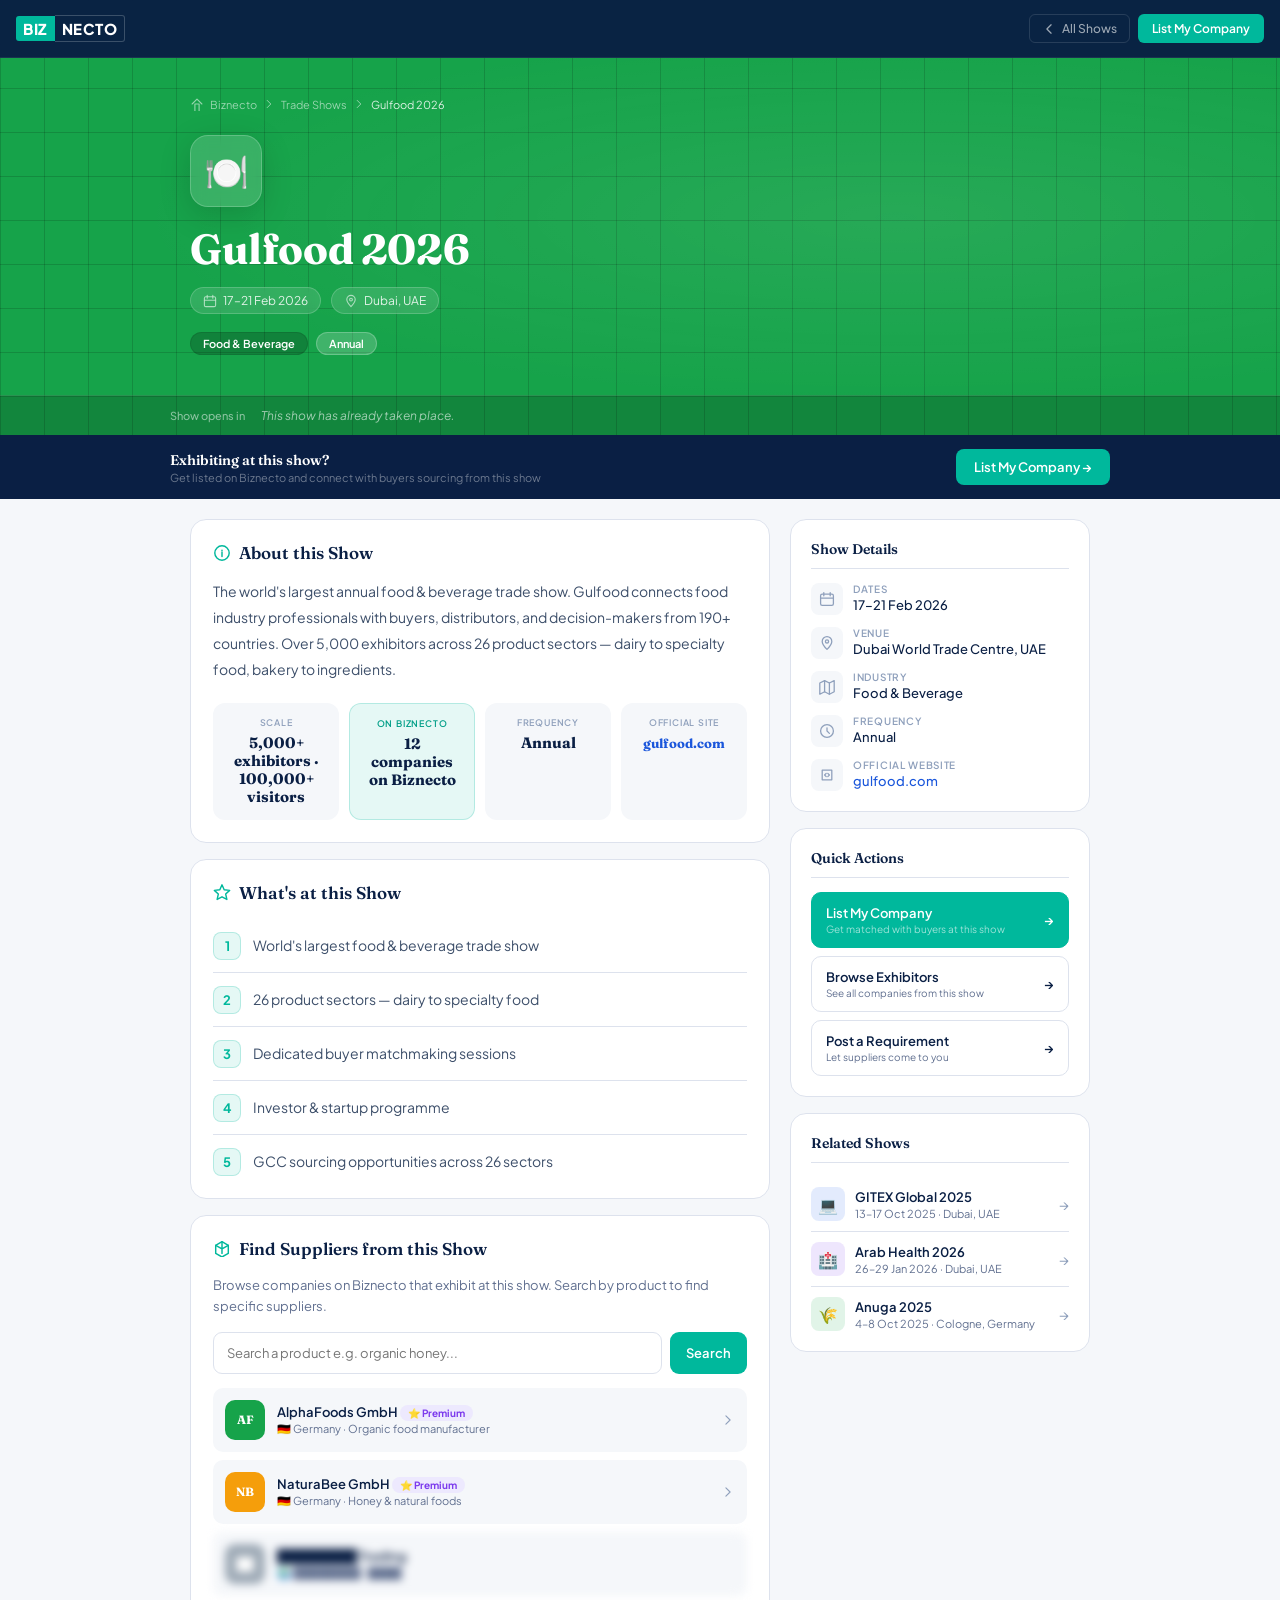
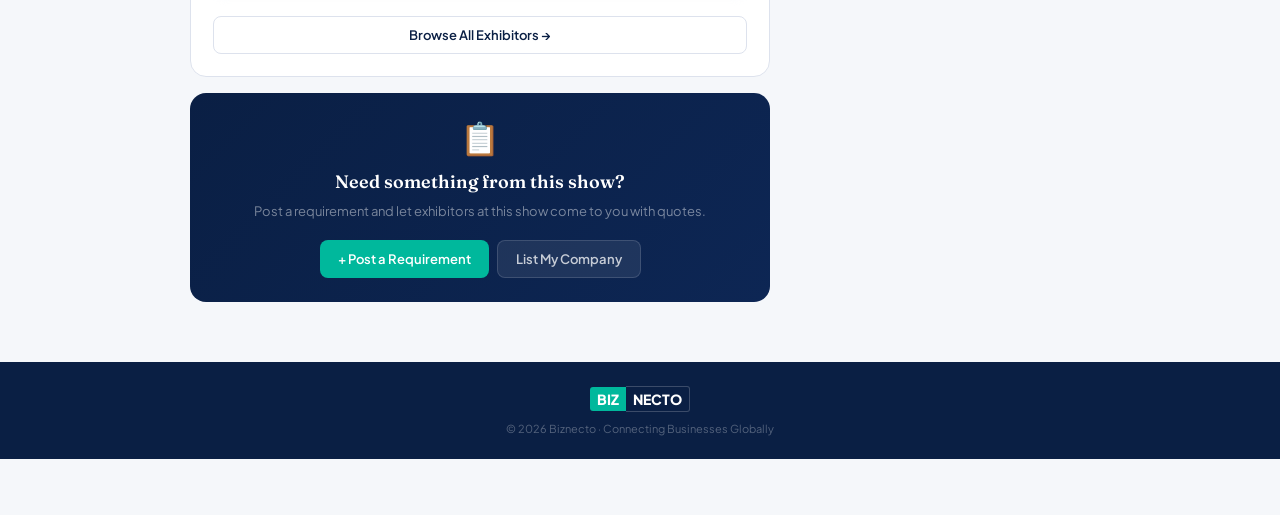
==== show.html @ 319e9190 "feat: dedicated exhibition pages with premium design and page transitions" ====
<!DOCTYPE html>
<html lang="en">
<head>
<meta charset="UTF-8"/>
<meta name="viewport" content="width=device-width, initial-scale=1.0, maximum-scale=1.0"/>
<title>Exhibition Detail — Biznecto</title>
<meta name="description" content="Explore exhibition details, find suppliers, and post requirements on Biznecto."/>
<link rel="preconnect" href="https://fonts.googleapis.com"/>
<link rel="preconnect" href="https://fonts.gstatic.com" crossorigin/>
<link href="https://fonts.googleapis.com/css2?family=Plus+Jakarta+Sans:ital,wght@0,300;0,400;0,500;0,600;0,700;1,400&family=Fraunces:ital,opsz,wght@0,9..144,300;0,9..144,600;0,9..144,700;1,9..144,400&display=swap" rel="stylesheet"/>
<style>
/* ─── TOKENS ─── */
:root{
  --ink:#0a1f44;--ink2:#0d2654;--ink3:#1a3a6b;
  --teal:#00b89c;--teal-d:#009e87;--teal-gl:rgba(0,184,156,0.10);--teal-br:rgba(0,184,156,0.22);
  --amber:#f59e0b;--coral:#ef4444;--blue:#1a56db;--purple:#7c3aed;--green:#16a34a;
  --white:#fff;--sand:#f5f7fa;--sand2:#eaecf2;
  --border:#dde2ed;--border2:#c6cedd;
  --body:#3d4f6a;--muted:#617090;--hint:#8fa0bc;
  --fh:'Fraunces',Georgia,serif;--fb:'Plus Jakarta Sans',system-ui,sans-serif;
  --r:8px;--rm:14px;--rl:20px;--rx:28px;
  --sh:0 2px 12px rgba(10,31,68,0.08);--shh:0 12px 40px rgba(10,31,68,0.13);
  --show-color:#16a34a;
}
*{margin:0;padding:0;box-sizing:border-box;-webkit-tap-highlight-color:transparent;}
html{scroll-behavior:smooth;}
body{font-family:var(--fb);color:var(--body);background:#f5f7fa;overflow-x:hidden;-webkit-font-smoothing:antialiased;}

/* ─── PAGE TRANSITION OVERLAY ─── */
#page-transition{
  position:fixed;inset:0;z-index:9999;
  background:var(--ink);
  display:flex;align-items:center;justify-content:center;
  pointer-events:none;
  opacity:0;
  transition:opacity 0.3s cubic-bezier(0.4,0,0.2,1);
}
#page-transition.visible{opacity:1;pointer-events:all;}
.pt-logo{
  display:inline-flex;align-items:center;gap:0;
  opacity:0;transform:scale(0.9);
  transition:all 0.3s cubic-bezier(0.34,1.56,0.64,1) 0.1s;
}
#page-transition.visible .pt-logo{opacity:1;transform:scale(1);}
.pt-biz{background:var(--teal);color:#fff;padding:6px 12px;font-family:var(--fb);font-weight:900;font-size:22px;letter-spacing:.5px;border-radius:4px 0 0 4px;line-height:1.4;}
.pt-necto{color:#fff;font-family:var(--fb);font-weight:800;font-size:22px;letter-spacing:.5px;padding:6px 10px;border:2px solid rgba(255,255,255,0.25);border-left:none;border-radius:0 4px 4px 0;line-height:1.4;}

/* ─── BODY FADE IN ─── */
body{animation:bodyFadeIn 0.4s ease both;}
@keyframes bodyFadeIn{from{opacity:0;transform:translateY(8px)}to{opacity:1;transform:none}}

/* ─── TOP NAV ─── */
.top-nav{
  position:fixed;top:0;left:0;right:0;z-index:300;height:58px;
  background:rgba(10,31,68,0.97);backdrop-filter:blur(18px);
  border-bottom:1px solid rgba(255,255,255,0.07);
  display:flex;align-items:center;justify-content:space-between;padding:0 16px;
}
.tn-logo{font-family:var(--fb);font-weight:800;font-size:18px;color:#fff;text-decoration:none;cursor:pointer;letter-spacing:.5px;text-transform:uppercase;display:inline-flex;align-items:center;gap:0;}
.tn-logo .biz{background:var(--teal);color:#fff;padding:3px 7px;border-radius:3px 0 0 3px;font-size:15px;}
.tn-logo .necto{border:1.5px solid rgba(255,255,255,0.2);border-left:none;padding:3px 7px;border-radius:0 3px 3px 0;font-size:15px;}
.tn-back{display:inline-flex;align-items:center;gap:6px;color:rgba(255,255,255,0.6);font-size:12px;font-weight:500;cursor:pointer;padding:6px 12px;border-radius:6px;border:1px solid rgba(255,255,255,0.12);transition:all .15s;background:transparent;font-family:var(--fb);}
.tn-back:hover{color:#fff;border-color:rgba(255,255,255,0.3);background:rgba(255,255,255,0.06);}
.tn-right{display:flex;align-items:center;gap:8px;}
.tn-cta{font-size:12px;font-weight:600;color:#fff;background:var(--teal);padding:7px 14px;border-radius:6px;cursor:pointer;font-family:var(--fb);border:none;transition:background .15s;white-space:nowrap;}
.tn-cta:hover{background:var(--teal-d);}

/* ─── HERO ─── */
.show-hero{
  padding-top:58px;
  background:var(--show-color);
  position:relative;
  overflow:hidden;
  min-height:300px;
}
.hero-pattern{
  position:absolute;inset:0;
  background-image:
    radial-gradient(ellipse at 70% 50%, rgba(255,255,255,0.07) 0%, transparent 60%),
    linear-gradient(rgba(0,0,0,0.15) 1px, transparent 1px),
    linear-gradient(90deg, rgba(0,0,0,0.15) 1px, transparent 1px);
  background-size:100% 100%, 44px 44px, 44px 44px;
  pointer-events:none;
}
.hero-inner{max-width:940px;margin:0 auto;padding:36px 20px 40px;position:relative;z-index:2;}
.hero-breadcrumb{
  display:inline-flex;align-items:center;gap:6px;
  font-size:11px;color:rgba(255,255,255,0.55);
  margin-bottom:24px;
}
.hero-breadcrumb span{color:rgba(255,255,255,0.85);}
.hero-icon-wrap{
  width:72px;height:72px;border-radius:18px;
  background:rgba(255,255,255,0.15);
  backdrop-filter:blur(8px);
  border:1.5px solid rgba(255,255,255,0.2);
  display:flex;align-items:center;justify-content:center;
  font-size:36px;margin-bottom:18px;
  box-shadow:0 8px 32px rgba(0,0,0,0.15);
}
.hero-name{
  font-family:var(--fh);font-weight:700;
  font-size:clamp(26px,5vw,42px);
  color:#fff;margin-bottom:14px;
  letter-spacing:-.4px;line-height:1.15;
}
.hero-meta-row{display:flex;flex-wrap:wrap;gap:10px;margin-bottom:18px;}
.hero-meta-chip{
  display:inline-flex;align-items:center;gap:6px;
  font-size:12px;color:rgba(255,255,255,0.85);
  background:rgba(255,255,255,0.12);
  border:1px solid rgba(255,255,255,0.18);
  padding:5px 12px;border-radius:100px;
  backdrop-filter:blur(4px);
}
.hero-meta-chip svg{flex-shrink:0;opacity:0.7;}
.hero-badges{display:flex;gap:8px;flex-wrap:wrap;}
.hero-badge{
  font-size:11px;font-weight:600;
  padding:4px 12px;border-radius:100px;
  background:rgba(255,255,255,0.18);
  color:#fff;
  border:1px solid rgba(255,255,255,0.22);
}
.hero-badge.industry{background:rgba(0,0,0,0.2);border-color:rgba(0,0,0,0.1);}

/* ─── COUNTDOWN ─── */
.countdown-bar{
  background:rgba(0,0,0,0.18);
  border-top:1px solid rgba(255,255,255,0.1);
  padding:12px 20px;
  position:relative;z-index:2;
}
.countdown-inner{max-width:940px;margin:0 auto;display:flex;align-items:center;gap:16px;flex-wrap:wrap;}
.countdown-label{font-size:11px;color:rgba(255,255,255,0.5);font-weight:500;}
.countdown-units{display:flex;gap:12px;}
.cu{text-align:center;}
.cu-val{font-family:var(--fh);font-weight:700;font-size:22px;color:#fff;line-height:1;}
.cu-lbl{font-size:9px;color:rgba(255,255,255,0.4);text-transform:uppercase;letter-spacing:.8px;margin-top:2px;}
.countdown-sep{font-size:20px;color:rgba(255,255,255,0.3);font-weight:300;margin-top:-4px;}
.countdown-past{font-size:12px;color:rgba(255,255,255,0.6);font-style:italic;}

/* ─── EXHIBITING CTA STRIP ─── */
.exhibiting-strip{
  background:var(--ink);
  padding:14px 20px;
  display:flex;align-items:center;justify-content:space-between;gap:12px;flex-wrap:wrap;
}
.exhibiting-strip-inner{max-width:940px;margin:0 auto;width:100%;display:flex;align-items:center;justify-content:space-between;gap:12px;flex-wrap:wrap;}
.es-text .es-title{font-family:var(--fh);font-weight:600;font-size:14px;color:#fff;margin-bottom:2px;}
.es-text .es-sub{font-size:11px;color:rgba(255,255,255,0.4);}

/* ─── MAIN LAYOUT ─── */
.show-main{max-width:940px;margin:0 auto;padding:20px 20px 60px;display:grid;grid-template-columns:1fr;gap:16px;}
@media(min-width:768px){.show-main{grid-template-columns:1fr 300px;gap:20px;}}

/* ─── CARDS ─── */
.sc{background:#fff;border:1px solid var(--border);border-radius:16px;padding:22px;margin-bottom:16px;}
.sc:last-child{margin-bottom:0;}
.sc-title{font-family:var(--fh);font-weight:600;font-size:17px;color:var(--ink);margin-bottom:16px;display:flex;align-items:center;gap:8px;}
.sc-title svg{color:var(--teal);}

/* ─── STATS GRID ─── */
.stats-grid{display:grid;grid-template-columns:repeat(2,1fr);gap:10px;}
@media(min-width:480px){.stats-grid{grid-template-columns:repeat(4,1fr);}}
.stat-box{border-radius:12px;padding:14px;text-align:center;}
.stat-box.light{background:var(--sand);}
.stat-box.accent{background:var(--teal-gl);border:1px solid var(--teal-br);}
.stat-lbl{font-size:9px;font-weight:600;text-transform:uppercase;letter-spacing:.8px;color:var(--hint);margin-bottom:6px;}
.stat-box.accent .stat-lbl{color:var(--teal-d);}
.stat-val{font-family:var(--fh);font-weight:700;font-size:15px;color:var(--ink);line-height:1.2;}

/* ─── HIGHLIGHTS ─── */
.highlight-list{display:flex;flex-direction:column;gap:0;}
.hl-item{
  display:flex;align-items:flex-start;gap:12px;
  padding:12px 0;
  border-bottom:1px solid var(--border);
}
.hl-item:last-child{border-bottom:none;padding-bottom:0;}
.hl-dot{
  width:28px;height:28px;border-radius:8px;
  background:var(--teal-gl);border:1px solid var(--teal-br);
  display:flex;align-items:center;justify-content:center;
  color:var(--teal);flex-shrink:0;margin-top:1px;
  font-size:13px;font-weight:700;
}
.hl-text{font-size:14px;color:var(--body);line-height:1.55;padding-top:4px;}

/* ─── SUPPLIER SECTION ─── */
.supplier-search-row{display:flex;gap:8px;margin-bottom:14px;}
.supplier-search-row input{flex:1;border:1.5px solid var(--border);border-radius:9px;padding:10px 13px;font-family:var(--fb);font-size:13px;color:var(--ink);outline:none;min-height:42px;transition:border-color .15s;}
.supplier-search-row input:focus{border-color:var(--teal);}
.supplier-search-row button{background:var(--teal);color:#fff;border:none;padding:0 16px;border-radius:9px;font-size:13px;font-weight:600;cursor:pointer;font-family:var(--fb);min-height:42px;white-space:nowrap;transition:background .15s;}
.supplier-search-row button:hover{background:var(--teal-d);}
.supplier-card{
  display:flex;align-items:center;gap:12px;
  padding:12px;background:var(--sand);border-radius:10px;
  margin-bottom:8px;transition:all .15s;cursor:pointer;
}
.supplier-card:hover{background:var(--sand2);}
.supplier-avatar{
  width:40px;height:40px;border-radius:10px;
  display:flex;align-items:center;justify-content:center;
  font-family:var(--fh);font-weight:700;font-size:12px;color:#fff;flex-shrink:0;
}
.supplier-info{flex:1;min-width:0;}
.supplier-name{font-size:13px;font-weight:600;color:var(--ink);margin-bottom:2px;}
.supplier-meta{font-size:11px;color:var(--muted);}
.supplier-card-locked{filter:blur(4px);user-select:none;pointer-events:none;}
.badge-prem{background:#ede9fe;color:#7c3aed;font-size:10px;font-weight:700;padding:2px 8px;border-radius:100px;}
.badge-pro{background:#dbeafe;color:#1a56db;font-size:10px;font-weight:700;padding:2px 8px;border-radius:100px;}
.badge-free{background:var(--sand2);color:var(--hint);font-size:10px;font-weight:600;padding:2px 8px;border-radius:100px;}

/* ─── REQUIREMENT CTA ─── */
.req-cta{
  background:linear-gradient(135deg, var(--ink), var(--ink2));
  border-radius:16px;padding:24px;text-align:center;
}
.req-cta-icon{font-size:32px;margin-bottom:12px;}
.req-cta h3{font-family:var(--fh);font-weight:600;font-size:18px;color:#fff;margin-bottom:8px;}
.req-cta p{font-size:13px;color:rgba(255,255,255,0.45);margin-bottom:18px;line-height:1.65;}
.req-cta-btns{display:flex;gap:8px;justify-content:center;flex-wrap:wrap;}

/* ─── SIDEBAR ─── */
.sidebar{display:flex;flex-direction:column;gap:16px;}
.sb-card{background:#fff;border:1px solid var(--border);border-radius:16px;padding:20px;}
.sb-card-title{font-family:var(--fh);font-weight:600;font-size:14px;color:var(--ink);margin-bottom:14px;padding-bottom:10px;border-bottom:1px solid var(--border);}
.sb-row{display:flex;align-items:flex-start;gap:10px;margin-bottom:12px;}
.sb-row:last-child{margin-bottom:0;}
.sb-icon{width:32px;height:32px;border-radius:8px;background:var(--sand);display:flex;align-items:center;justify-content:center;color:var(--hint);flex-shrink:0;}
.sb-text{flex:1;min-width:0;}
.sb-lbl{font-size:10px;font-weight:600;text-transform:uppercase;letter-spacing:.7px;color:var(--hint);margin-bottom:2px;}
.sb-val{font-size:13px;font-weight:500;color:var(--ink);word-break:break-word;}
.sb-val a{color:var(--blue);text-decoration:none;}
.sb-val a:hover{text-decoration:underline;}
.sb-action-btn{
  display:flex;align-items:center;justify-content:space-between;
  padding:12px 14px;border-radius:10px;border:1.5px solid var(--border);
  background:#fff;cursor:pointer;font-family:var(--fb);
  font-size:13px;font-weight:600;color:var(--ink);
  margin-bottom:8px;transition:all .15s;width:100%;text-align:left;
}
.sb-action-btn:hover{border-color:var(--teal);background:var(--teal-gl);}
.sb-action-btn:last-child{margin-bottom:0;}
.sb-action-btn.primary{background:var(--teal);border-color:var(--teal);color:#fff;}
.sb-action-btn.primary:hover{background:var(--teal-d);}
.sb-action-btn .lbl{display:flex;flex-direction:column;gap:2px;}
.sb-action-btn .lbl small{font-size:10px;font-weight:400;color:rgba(255,255,255,0.6);}
.sb-action-btn.primary .lbl small{color:rgba(255,255,255,0.6);}
.sb-action-btn:not(.primary) .lbl small{color:var(--muted);}

/* related shows */
.related-show{display:flex;align-items:center;gap:10px;padding:10px 0;border-bottom:1px solid var(--border);cursor:pointer;transition:all .15s;}
.related-show:last-child{border-bottom:none;padding-bottom:0;}
.related-show:hover .rs-name{color:var(--teal);}
.rs-icon{width:34px;height:34px;border-radius:8px;display:flex;align-items:center;justify-content:center;font-size:16px;flex-shrink:0;}
.rs-name{font-size:13px;font-weight:600;color:var(--ink);margin-bottom:2px;transition:color .15s;}
.rs-meta{font-size:11px;color:var(--muted);}
.rs-arr{color:var(--hint);margin-left:auto;font-size:14px;}

/* ─── BUTTONS ─── */
.btn{font-family:var(--fb);font-size:13px;font-weight:600;padding:10px 18px;border-radius:8px;cursor:pointer;border:none;transition:all .15s;display:inline-flex;align-items:center;gap:6px;}
.btn-teal{background:var(--teal);color:#fff;}
.btn-teal:hover{background:var(--teal-d);}
.btn-outline{background:transparent;color:var(--ink);border:1.5px solid var(--border);}
.btn-outline:hover{border-color:var(--ink);}
.btn-ghost{background:rgba(255,255,255,0.08);color:rgba(255,255,255,0.75);border:1px solid rgba(255,255,255,0.14);}
.btn-ghost:hover{background:rgba(255,255,255,0.14);}

/* ─── FOOTER ─── */
.show-footer{
  background:var(--ink);
  padding:24px 20px;
  text-align:center;
}
.footer-inner{max-width:940px;margin:0 auto;}
.footer-logo{display:inline-flex;align-items:center;gap:0;margin-bottom:10px;}
.footer-logo .biz{background:var(--teal);color:#fff;padding:3px 7px;border-radius:3px 0 0 3px;font-family:var(--fb);font-weight:900;font-size:14px;}
.footer-logo .necto{border:1.5px solid rgba(255,255,255,0.2);border-left:none;padding:3px 7px;border-radius:0 3px 3px 0;font-family:var(--fb);font-weight:800;font-size:14px;color:#fff;}
.footer-copy{font-size:11px;color:rgba(255,255,255,0.3);}

/* ─── TOAST ─── */
.toast{position:fixed;bottom:24px;left:50%;transform:translateX(-50%) translateY(80px);background:var(--ink);color:#fff;font-size:13px;font-weight:500;padding:11px 20px;border-radius:10px;z-index:1000;opacity:0;transition:all .3s cubic-bezier(.4,0,.2,1);white-space:nowrap;font-family:var(--fb);}
.toast.show{opacity:1;transform:translateX(-50%) translateY(0);}

/* ─── RESPONSIVE ─── */
@media(max-width:767px){
  .sidebar{display:none;}
  .mobile-sidebar{display:block;}
}
@media(min-width:768px){
  .mobile-sidebar{display:none;}
  .sidebar{display:flex;}
}
</style>
</head>
<body>

<!-- Page Transition Overlay -->
<div id="page-transition">
  <div class="pt-logo">
    <span class="pt-biz">BIZ</span>
    <span class="pt-necto">NECTO</span>
  </div>
</div>

<!-- TOP NAV -->
<nav class="top-nav">
  <a class="tn-logo" href="javascript:void(0)" onclick="navigateTo('index.html')">
    <span class="biz">BIZ</span><span class="necto">NECTO</span>
  </a>
  <div class="tn-right">
    <button class="tn-back" onclick="navigateTo('index.html#tradeshows')">
      <svg xmlns="http://www.w3.org/2000/svg" viewBox="0 0 20 20" width="14" height="14" stroke="currentColor" stroke-width="1.8" stroke-linecap="round" stroke-linejoin="round" fill="none"><path d="M13 4l-6 6 6 6"/></svg>
      All Shows
    </button>
    <button class="tn-cta" onclick="showToast('Opening registration...')">List My Company</button>
  </div>
</nav>

<!-- HERO -->
<section class="show-hero" id="showHero">
  <div class="hero-pattern"></div>
  <div class="hero-inner">
    <div class="hero-breadcrumb">
      <svg xmlns="http://www.w3.org/2000/svg" viewBox="0 0 20 20" width="14" height="14" stroke="currentColor" stroke-width="1.6" stroke-linecap="round" stroke-linejoin="round" fill="none"><path d="M3 10l7-7 7 7"/><path d="M7 20V10h6v10"/></svg>
      Biznecto
      <svg xmlns="http://www.w3.org/2000/svg" viewBox="0 0 20 20" width="12" height="12" stroke="currentColor" stroke-width="1.6" stroke-linecap="round" stroke-linejoin="round" fill="none"><path d="M7 4l6 6-6 6"/></svg>
      Trade Shows
      <svg xmlns="http://www.w3.org/2000/svg" viewBox="0 0 20 20" width="12" height="12" stroke="currentColor" stroke-width="1.6" stroke-linecap="round" stroke-linejoin="round" fill="none"><path d="M7 4l6 6-6 6"/></svg>
      <span id="heroShowName">Loading...</span>
    </div>
    <div class="hero-icon-wrap">
      <span id="heroEmoji" style="font-size:36px;">🍽️</span>
    </div>
    <h1 class="hero-name" id="heroTitle">Loading Exhibition...</h1>
    <div class="hero-meta-row">
      <div class="hero-meta-chip" id="heroDate">
        <svg xmlns="http://www.w3.org/2000/svg" viewBox="0 0 20 20" width="14" height="14" stroke="currentColor" stroke-width="1.6" stroke-linecap="round" stroke-linejoin="round" fill="none"><rect x="2" y="4" width="16" height="14" rx="2"/><path d="M6 2v4M14 2v4M2 9h16"/></svg>
        <span id="heroDateText"></span>
      </div>
      <div class="hero-meta-chip" id="heroLoc">
        <svg xmlns="http://www.w3.org/2000/svg" viewBox="0 0 20 20" width="14" height="14" stroke="currentColor" stroke-width="1.6" stroke-linecap="round" stroke-linejoin="round" fill="none"><path d="M10 2a6 6 0 00-6 6c0 4 6 10 6 10s6-6 6-10a6 6 0 00-6-6z"/><circle cx="10" cy="8" r="2"/></svg>
        <span id="heroLocText"></span>
      </div>
    </div>
    <div class="hero-badges">
      <span class="hero-badge industry" id="heroBadgeIndustry"></span>
      <span class="hero-badge" id="heroBadgeFreq"></span>
    </div>
  </div>
  <div class="countdown-bar">
    <div class="countdown-inner">
      <span class="countdown-label">Show opens in</span>
      <div class="countdown-units" id="countdownUnits">
        <div class="cu"><div class="cu-val" id="cdDays">--</div><div class="cu-lbl">Days</div></div>
        <div class="countdown-sep">:</div>
        <div class="cu"><div class="cu-val" id="cdHours">--</div><div class="cu-lbl">Hrs</div></div>
        <div class="countdown-sep">:</div>
        <div class="cu"><div class="cu-val" id="cdMins">--</div><div class="cu-lbl">Min</div></div>
        <div class="countdown-sep">:</div>
        <div class="cu"><div class="cu-val" id="cdSecs">--</div><div class="cu-lbl">Sec</div></div>
      </div>
      <span class="countdown-past" id="countdownPast" style="display:none;"></span>
    </div>
  </div>
</section>

<!-- EXHIBITING STRIP -->
<div class="exhibiting-strip">
  <div class="exhibiting-strip-inner">
    <div class="es-text">
      <div class="es-title">Exhibiting at this show?</div>
      <div class="es-sub">Get listed on Biznecto and connect with buyers sourcing from this show</div>
    </div>
    <button class="btn btn-teal" onclick="showToast('Opening registration...')">List My Company →</button>
  </div>
</div>

<!-- MAIN CONTENT -->
<div class="show-main">
  <!-- LEFT / MAIN COLUMN -->
  <div class="main-col">

    <!-- About -->
    <div class="sc">
      <div class="sc-title">
        <svg xmlns="http://www.w3.org/2000/svg" viewBox="0 0 20 20" width="18" height="18" stroke="currentColor" stroke-width="1.6" stroke-linecap="round" stroke-linejoin="round" fill="none"><circle cx="10" cy="10" r="8"/><path d="M10 9v5M10 7v.5"/></svg>
        About this Show
      </div>
      <p id="showDesc" style="font-size:14px;color:var(--body);line-height:1.85;margin-bottom:20px;"></p>
      <!-- Stats -->
      <div class="stats-grid">
        <div class="stat-box light">
          <div class="stat-lbl">Scale</div>
          <div class="stat-val" id="statSize"></div>
        </div>
        <div class="stat-box accent">
          <div class="stat-lbl">On Biznecto</div>
          <div class="stat-val" id="statSuppliers"></div>
        </div>
        <div class="stat-box light">
          <div class="stat-lbl">Frequency</div>
          <div class="stat-val" id="statFreq"></div>
        </div>
        <div class="stat-box light">
          <div class="stat-lbl">Official Site</div>
          <div class="stat-val"><a id="statWebsite" href="#" target="_blank" style="color:var(--blue);text-decoration:none;font-size:13px;"></a></div>
        </div>
      </div>
    </div>

    <!-- Highlights -->
    <div class="sc">
      <div class="sc-title">
        <svg xmlns="http://www.w3.org/2000/svg" viewBox="0 0 20 20" width="18" height="18" stroke="currentColor" stroke-width="1.6" stroke-linecap="round" stroke-linejoin="round" fill="none"><polygon points="10,2 12.4,7.5 18.5,8.2 14.1,12.3 15.4,18.3 10,15.3 4.6,18.3 5.9,12.3 1.5,8.2 7.6,7.5"/></svg>
        What's at this Show
      </div>
      <div class="highlight-list" id="highlightList"></div>
    </div>

    <!-- Suppliers -->
    <div class="sc">
      <div class="sc-title">
        <svg xmlns="http://www.w3.org/2000/svg" viewBox="0 0 20 20" width="18" height="18" stroke="currentColor" stroke-width="1.6" stroke-linecap="round" stroke-linejoin="round" fill="none"><path d="M3 7l7-4 7 4v9l-7 4-7-4V7z"/><path d="M10 3v13M3 7l7 4 7-4"/></svg>
        Find Suppliers from this Show
      </div>
      <p style="font-size:13px;color:var(--muted);margin-bottom:14px;line-height:1.65;">Browse companies on Biznecto that exhibit at this show. Search by product to find specific suppliers.</p>
      <div class="supplier-search-row">
        <input type="text" id="supplierSearch" placeholder="Search a product e.g. organic honey..." />
        <button onclick="handleSupplierSearch()">Search</button>
      </div>
      <!-- Supplier Cards -->
      <div class="supplier-card" onclick="showToast('Viewing AlphaFoods GmbH...')">
        <div class="supplier-avatar" style="background:#16a34a;">AF</div>
        <div class="supplier-info">
          <div class="supplier-name">AlphaFoods GmbH <span class="badge-prem">⭐ Premium</span></div>
          <div class="supplier-meta">🇩🇪 Germany · Organic food manufacturer</div>
        </div>
        <svg xmlns="http://www.w3.org/2000/svg" viewBox="0 0 20 20" width="14" height="14" stroke="var(--hint)" stroke-width="1.6" stroke-linecap="round" stroke-linejoin="round" fill="none"><path d="M7 4l6 6-6 6"/></svg>
      </div>
      <div class="supplier-card" onclick="showToast('Viewing NaturaBee GmbH...')">
        <div class="supplier-avatar" style="background:#f59e0b;">NB</div>
        <div class="supplier-info">
          <div class="supplier-name">NaturaBee GmbH <span class="badge-prem">⭐ Premium</span></div>
          <div class="supplier-meta">🇩🇪 Germany · Honey &amp; natural foods</div>
        </div>
        <svg xmlns="http://www.w3.org/2000/svg" viewBox="0 0 20 20" width="14" height="14" stroke="var(--hint)" stroke-width="1.6" stroke-linecap="round" stroke-linejoin="round" fill="none"><path d="M7 4l6 6-6 6"/></svg>
      </div>
      <div class="supplier-card supplier-card-locked">
        <div class="supplier-avatar" style="background:#9eaab6;">██</div>
        <div class="supplier-info">
          <div class="supplier-name">████████ Trading</div>
          <div class="supplier-meta">🌍 ████████ · ████</div>
        </div>
      </div>
      <button class="btn btn-outline" style="width:100%;margin-top:12px;justify-content:center;" onclick="navigateTo('index.html#directory')">Browse All Exhibitors →</button>
    </div>

    <!-- Requirement CTA -->
    <div class="req-cta">
      <div class="req-cta-icon">📋</div>
      <h3>Need something from this show?</h3>
      <p>Post a requirement and let exhibitors at this show come to you with quotes.</p>
      <div class="req-cta-btns">
        <button class="btn btn-teal" onclick="showToast('Opening requirement form...')">+ Post a Requirement</button>
        <button class="btn btn-ghost" onclick="showToast('Opening registration...')">List My Company</button>
      </div>
    </div>

    <!-- Mobile Sidebar (shown below content on mobile) -->
    <div class="mobile-sidebar" style="margin-top:16px;">
      <div class="sb-card">
        <div class="sb-card-title">Quick Actions</div>
        <button class="sb-action-btn primary" onclick="showToast('Opening registration...')">
          <div class="lbl">
            <span>List My Company</span>
            <small>Get matched with buyers at this show</small>
          </div>
          →
        </button>
        <button class="sb-action-btn" onclick="navigateTo('index.html#directory')">
          <div class="lbl">
            <span>Browse Exhibitors</span>
            <small>See all companies from this show</small>
          </div>
          →
        </button>
        <button class="sb-action-btn" onclick="showToast('Opening requirement form...')">
          <div class="lbl">
            <span>Post a Requirement</span>
            <small>Let suppliers come to you</small>
          </div>
          →
        </button>
      </div>
    </div>
  </div>

  <!-- RIGHT SIDEBAR -->
  <aside class="sidebar">
    <!-- Details -->
    <div class="sb-card">
      <div class="sb-card-title">Show Details</div>
      <div class="sb-row">
        <div class="sb-icon">
          <svg xmlns="http://www.w3.org/2000/svg" viewBox="0 0 20 20" width="16" height="16" stroke="currentColor" stroke-width="1.6" stroke-linecap="round" stroke-linejoin="round" fill="none"><rect x="2" y="4" width="16" height="14" rx="2"/><path d="M6 2v4M14 2v4M2 9h16"/></svg>
        </div>
        <div class="sb-text">
          <div class="sb-lbl">Dates</div>
          <div class="sb-val" id="sbDate"></div>
        </div>
      </div>
      <div class="sb-row">
        <div class="sb-icon">
          <svg xmlns="http://www.w3.org/2000/svg" viewBox="0 0 20 20" width="16" height="16" stroke="currentColor" stroke-width="1.6" stroke-linecap="round" stroke-linejoin="round" fill="none"><path d="M10 2a6 6 0 00-6 6c0 4 6 10 6 10s6-6 6-10a6 6 0 00-6-6z"/><circle cx="10" cy="8" r="2"/></svg>
        </div>
        <div class="sb-text">
          <div class="sb-lbl">Venue</div>
          <div class="sb-val" id="sbVenue"></div>
        </div>
      </div>
      <div class="sb-row">
        <div class="sb-icon">
          <svg xmlns="http://www.w3.org/2000/svg" viewBox="0 0 20 20" width="16" height="16" stroke="currentColor" stroke-width="1.6" stroke-linecap="round" stroke-linejoin="round" fill="none"><path d="M1 5l6-3 6 3 6-3v14l-6 3-6-3-6 3V5z"/><path d="M7 2v14M13 5v14"/></svg>
        </div>
        <div class="sb-text">
          <div class="sb-lbl">Industry</div>
          <div class="sb-val" id="sbIndustry"></div>
        </div>
      </div>
      <div class="sb-row">
        <div class="sb-icon">
          <svg xmlns="http://www.w3.org/2000/svg" viewBox="0 0 20 20" width="16" height="16" stroke="currentColor" stroke-width="1.6" stroke-linecap="round" stroke-linejoin="round" fill="none"><circle cx="10" cy="10" r="8"/><path d="M10 6v4l3 3"/></svg>
        </div>
        <div class="sb-text">
          <div class="sb-lbl">Frequency</div>
          <div class="sb-val" id="sbFreq"></div>
        </div>
      </div>
      <div class="sb-row">
        <div class="sb-icon">
          <svg xmlns="http://www.w3.org/2000/svg" viewBox="0 0 20 20" width="16" height="16" stroke="currentColor" stroke-width="1.6" stroke-linecap="round" stroke-linejoin="round" fill="none"><path d="M4 4h12v12H4z"/><path d="M9 12l-2-2 2-2M11 8l2 2-2 2"/></svg>
        </div>
        <div class="sb-text">
          <div class="sb-lbl">Official Website</div>
          <div class="sb-val"><a id="sbWebsite" href="#" target="_blank"></a></div>
        </div>
      </div>
    </div>

    <!-- Quick Actions -->
    <div class="sb-card">
      <div class="sb-card-title">Quick Actions</div>
      <button class="sb-action-btn primary" onclick="showToast('Opening registration...')">
        <div class="lbl">
          <span>List My Company</span>
          <small>Get matched with buyers at this show</small>
        </div>
        →
      </button>
      <button class="sb-action-btn" onclick="navigateTo('index.html#directory')">
        <div class="lbl">
          <span>Browse Exhibitors</span>
          <small>See all companies from this show</small>
        </div>
        →
      </button>
      <button class="sb-action-btn" onclick="showToast('Opening requirement form...')">
        <div class="lbl">
          <span>Post a Requirement</span>
          <small>Let suppliers come to you</small>
        </div>
        →
      </button>
    </div>

    <!-- Related Shows -->
    <div class="sb-card">
      <div class="sb-card-title">Related Shows</div>
      <div id="relatedShows"></div>
    </div>
  </aside>
</div>

<!-- FOOTER -->
<footer class="show-footer">
  <div class="footer-inner">
    <div class="footer-logo">
      <span class="biz">BIZ</span><span class="necto">NECTO</span>
    </div>
    <div class="footer-copy">© 2026 Biznecto · Connecting Businesses Globally</div>
  </div>
</footer>

<!-- TOAST -->
<div class="toast" id="toast"></div>

<script>
// ─── PAGE TRANSITION ENGINE ───
function navigateTo(url) {
  const overlay = document.getElementById('page-transition');
  overlay.classList.add('visible');
  setTimeout(() => { window.location.href = url; }, 380);
}

// Fade in on load
window.addEventListener('pageshow', function(e) {
  document.getElementById('page-transition').classList.remove('visible');
});

// ─── SHOW DATA ───
const showData = {
  gulfood: {
    name:'Gulfood 2026', emoji:'🍽️',
    date:'17–21 Feb 2026', dateISO:'2026-02-17',
    loc:'Dubai World Trade Centre, UAE', locShort:'Dubai, UAE',
    industry:'Food & Beverage',
    desc:'The world\'s largest annual food & beverage trade show. Gulfood connects food industry professionals with buyers, distributors, and decision-makers from 190+ countries. Over 5,000 exhibitors across 26 product sectors — dairy to specialty food, bakery to ingredients.',
    website:'https://gulfood.com', websiteDisplay:'gulfood.com',
    freq:'Annual', size:'5,000+ exhibitors · 100,000+ visitors',
    highlights:['World\'s largest food & beverage trade show','26 product sectors — dairy to specialty food','Dedicated buyer matchmaking sessions','Investor & startup programme','GCC sourcing opportunities across 26 sectors'],
    suppliers:12, color:'#16a34a',
    related:['gitex','arabhealth','anuga']
  },
  gitex: {
    name:'GITEX Global 2025', emoji:'💻',
    date:'13–17 Oct 2025', dateISO:'2025-10-13',
    loc:'Dubai World Trade Centre, UAE', locShort:'Dubai, UAE',
    industry:'IT & Technology',
    desc:'The world\'s largest tech show and startup event. Attracting 6,500+ exhibitors across AI, cybersecurity, cloud, and emerging technologies. A platform where global tech leaders and innovators converge to shape the digital future.',
    website:'https://gitex.com', websiteDisplay:'gitex.com',
    freq:'Annual', size:'6,500+ exhibitors · 180,000+ visitors',
    highlights:['AI & Future Tech dedicated zones','GITEX Startup Movement — 1,000+ startups','Investor matchmaking sessions','Global Government Summit','North Star African startup programme'],
    suppliers:8, color:'#2563eb',
    related:['ces','arabhealth','adipec']
  },
  arabhealth: {
    name:'Arab Health 2026', emoji:'🏥',
    date:'26–29 Jan 2026', dateISO:'2026-01-26',
    loc:'Dubai World Trade Centre, UAE', locShort:'Dubai, UAE',
    industry:'Healthcare',
    desc:'The largest healthcare exhibition and conference in the Middle East & Africa. Showcases cutting-edge medical technologies, devices, diagnostics, and health services across 3,000+ exhibitors from 70+ countries.',
    website:'https://arabhealthonline.com', websiteDisplay:'arabhealthonline.com',
    freq:'Annual', size:'3,000+ exhibitors · 55,000+ visitors',
    highlights:['Medical devices & diagnostics showcase','Pharma & lab equipment zone','Hospital design & infrastructure','CME accredited conference programme','Investment & partnership forum'],
    suppliers:6, color:'#7c3aed',
    related:['gulfood','adipec','hannover']
  },
  adipec: {
    name:'ADIPEC 2025', emoji:'⚡',
    date:'4–7 Nov 2025', dateISO:'2025-11-04',
    loc:'ADNEC, Abu Dhabi, UAE', locShort:'Abu Dhabi, UAE',
    industry:'Energy & Petroleum',
    desc:'The world\'s most impactful energy event. Bringing together energy ministers, CEOs, and innovators from 160,000+ attendees worldwide. Covers oil & gas, renewables, and the entire energy transition ecosystem.',
    website:'https://adipec.com', websiteDisplay:'adipec.com',
    freq:'Annual', size:'2,200+ exhibitors · 160,000+ visitors',
    highlights:['Oil & gas equipment & services','Energy transition technologies','Offshore & marine dedicated zone','Technical conference & ADIPEC awards','Women in energy programme'],
    suppliers:4, color:'#f59e0b',
    related:['gitex','hannover','big5']
  },
  hannover: {
    name:'Hannover Messe 2026', emoji:'🏭',
    date:'22–26 Mar 2026', dateISO:'2026-03-22',
    loc:'Hannover Exhibition Grounds, Germany', locShort:'Hannover, Germany',
    industry:'Manufacturing',
    desc:'The world\'s leading trade fair for industrial technology. Covering automation, energy, digital transformation, and industrial supply chains. The global meeting point for manufacturing and industrial innovation.',
    website:'https://hannovermesse.de', websiteDisplay:'hannovermesse.de',
    freq:'Annual', size:'4,000+ exhibitors · 130,000+ visitors',
    highlights:['Industrial automation & robotics','Digital factory & Industrial IoT','Energy management & smartgrid','Hydrogen & decarbonisation zone','Motion, Drives & Automation (MDA)'],
    suppliers:9, color:'#0a1f44',
    related:['adipec','big5','ces']
  },
  ces: {
    name:'CES 2026', emoji:'📱',
    date:'7–10 Jan 2026', dateISO:'2026-01-07',
    loc:'Las Vegas Convention Center, USA', locShort:'Las Vegas, USA',
    industry:'Consumer Electronics',
    desc:'The most influential tech event in the world. Showcasing breakthrough technologies from 8K TVs to autonomous vehicles, smart homes, and health tech. 4,500+ exhibitors and 135,000+ attendees make CES the ultimate tech stage.',
    website:'https://ces.tech', websiteDisplay:'ces.tech',
    freq:'Annual', size:'4,500+ exhibitors · 135,000+ visitors',
    highlights:['Consumer electronics & next-gen gadgets','Automotive & mobility tech','Health & wellness technology','Startup & innovation zones','Smart home & sustainability tech'],
    suppliers:5, color:'#2563eb',
    related:['gitex','hannover','gulfood']
  },
  anuga: {
    name:'Anuga 2025', emoji:'🌾',
    date:'4–8 Oct 2025', dateISO:'2025-10-04',
    loc:'Cologne Exhibition Centre, Germany', locShort:'Cologne, Germany',
    industry:'Food & Beverage',
    desc:'The world\'s leading trade fair for food and beverages. The ultimate global meeting point for the F&B sector — buyers from 200+ countries, across 10 specialised trade fairs under one roof in Cologne.',
    website:'https://anuga.com', websiteDisplay:'anuga.com',
    freq:'Biennial', size:'7,500+ exhibitors · 170,000+ visitors',
    highlights:['10 specialised shows in one venue','Organic & health food spotlight','Beverages & dairy pavilions','Retail & foodservice buyer matchmaking','Anuga Taste innovation forum'],
    suppliers:7, color:'#16a34a',
    related:['gulfood','big5','arabhealth']
  },
  big5: {
    name:'Big 5 Global 2025', emoji:'🏗️',
    date:'24–27 Nov 2025', dateISO:'2025-11-24',
    loc:'Dubai World Trade Centre, UAE', locShort:'Dubai, UAE',
    industry:'Construction',
    desc:"The Middle East's largest construction and building materials exhibition. Connecting construction professionals with suppliers of building materials, systems, and cutting-edge technologies across 2,500+ exhibitors.",
    website:'https://big5construct.com', websiteDisplay:'big5construct.com',
    freq:'Annual', size:'2,500+ exhibitors · 75,000+ visitors',
    highlights:['Building materials & finishing products','Structural & civil engineering zone','Smart building & BIM technology','MEP (mechanical, electrical, plumbing)','Sustainable construction practices'],
    suppliers:3, color:'#92400e',
    related:['hannover','adipec','gulfood']
  }
};

// ─── READ URL PARAM ───
const params = new URLSearchParams(window.location.search);
const showId = params.get('id') || 'gulfood';
const d = showData[showId];

// ─── POPULATE PAGE ───
if (d) {
  // Meta
  document.title = d.name + ' — Biznecto';

  // Hero
  document.getElementById('heroShowName').textContent = d.name;
  document.getElementById('heroEmoji').textContent = d.emoji;
  document.getElementById('heroTitle').textContent = d.name;
  document.getElementById('heroDateText').textContent = d.date;
  document.getElementById('heroLocText').textContent = d.locShort;
  document.getElementById('heroBadgeIndustry').textContent = d.industry;
  document.getElementById('heroBadgeFreq').textContent = d.freq;

  // Hero color
  document.getElementById('showHero').style.background = d.color;
  document.documentElement.style.setProperty('--show-color', d.color);

  // About
  document.getElementById('showDesc').textContent = d.desc;
  document.getElementById('statSize').textContent = d.size;
  document.getElementById('statSuppliers').textContent = d.suppliers + ' companies on Biznecto';
  document.getElementById('statFreq').textContent = d.freq;
  document.getElementById('statWebsite').href = d.website;
  document.getElementById('statWebsite').textContent = d.websiteDisplay;

  // Sidebar
  document.getElementById('sbDate').textContent = d.date;
  document.getElementById('sbVenue').textContent = d.loc;
  document.getElementById('sbIndustry').textContent = d.industry;
  document.getElementById('sbFreq').textContent = d.freq;
  document.getElementById('sbWebsite').href = d.website;
  document.getElementById('sbWebsite').textContent = d.websiteDisplay;

  // Highlights
  const hlList = document.getElementById('highlightList');
  d.highlights.forEach((h, i) => {
    const item = document.createElement('div');
    item.className = 'hl-item';
    item.innerHTML = `
      <div class="hl-dot">${i + 1}</div>
      <div class="hl-text">${h}</div>
    `;
    hlList.appendChild(item);
  });

  // Related Shows
  const relatedEl = document.getElementById('relatedShows');
  (d.related || []).slice(0, 3).forEach(key => {
    const r = showData[key];
    if (!r) return;
    const div = document.createElement('div');
    div.className = 'related-show';
    div.onclick = () => navigateTo('show.html?id=' + key);
    div.innerHTML = `
      <div class="rs-icon" style="background:${r.color}20;">${r.emoji}</div>
      <div style="flex:1;min-width:0;">
        <div class="rs-name">${r.name}</div>
        <div class="rs-meta">${r.date} · ${r.locShort}</div>
      </div>
      <div class="rs-arr">→</div>
    `;
    relatedEl.appendChild(div);
  });

  // Countdown
  startCountdown(d.dateISO);
}

// ─── COUNTDOWN TIMER ───
function startCountdown(isoDate) {
  const target = new Date(isoDate).getTime();
  function update() {
    const now = Date.now();
    const diff = target - now;
    if (diff <= 0) {
      document.getElementById('countdownUnits').style.display = 'none';
      const pastEl = document.getElementById('countdownPast');
      pastEl.style.display = 'block';
      pastEl.textContent = 'This show has already taken place.';
      return;
    }
    const days = Math.floor(diff / 86400000);
    const hrs = Math.floor((diff % 86400000) / 3600000);
    const mins = Math.floor((diff % 3600000) / 60000);
    const secs = Math.floor((diff % 60000) / 1000);
    document.getElementById('cdDays').textContent = String(days).padStart(2, '0');
    document.getElementById('cdHours').textContent = String(hrs).padStart(2, '0');
    document.getElementById('cdMins').textContent = String(mins).padStart(2, '0');
    document.getElementById('cdSecs').textContent = String(secs).padStart(2, '0');
  }
  update();
  setInterval(update, 1000);
}

// ─── SUPPLIER SEARCH ───
function handleSupplierSearch() {
  const q = document.getElementById('supplierSearch').value.trim();
  if (q) {
    window.location.href = 'index.html?search=' + encodeURIComponent(q) + '#directory';
  }
}
document.getElementById('supplierSearch').addEventListener('keydown', e => {
  if (e.key === 'Enter') handleSupplierSearch();
});

// ─── TOAST ───
function showToast(msg) {
  const t = document.getElementById('toast');
  t.textContent = msg;
  t.classList.add('show');
  setTimeout(() => t.classList.remove('show'), 2800);
}

// ─── TRANSITION: intercept all internal links ───
document.addEventListener('click', function(e) {
  const a = e.target.closest('a[href]');
  if (a && a.href && !a.href.startsWith('javascript') && !a.target && !a.href.startsWith('mailto')) {
    const url = a.href;
    if (url.includes(window.location.host) || url.startsWith('/') || !url.startsWith('http')) {
      e.preventDefault();
      navigateTo(url);
    }
  }
});
</script>
</body>
</html>
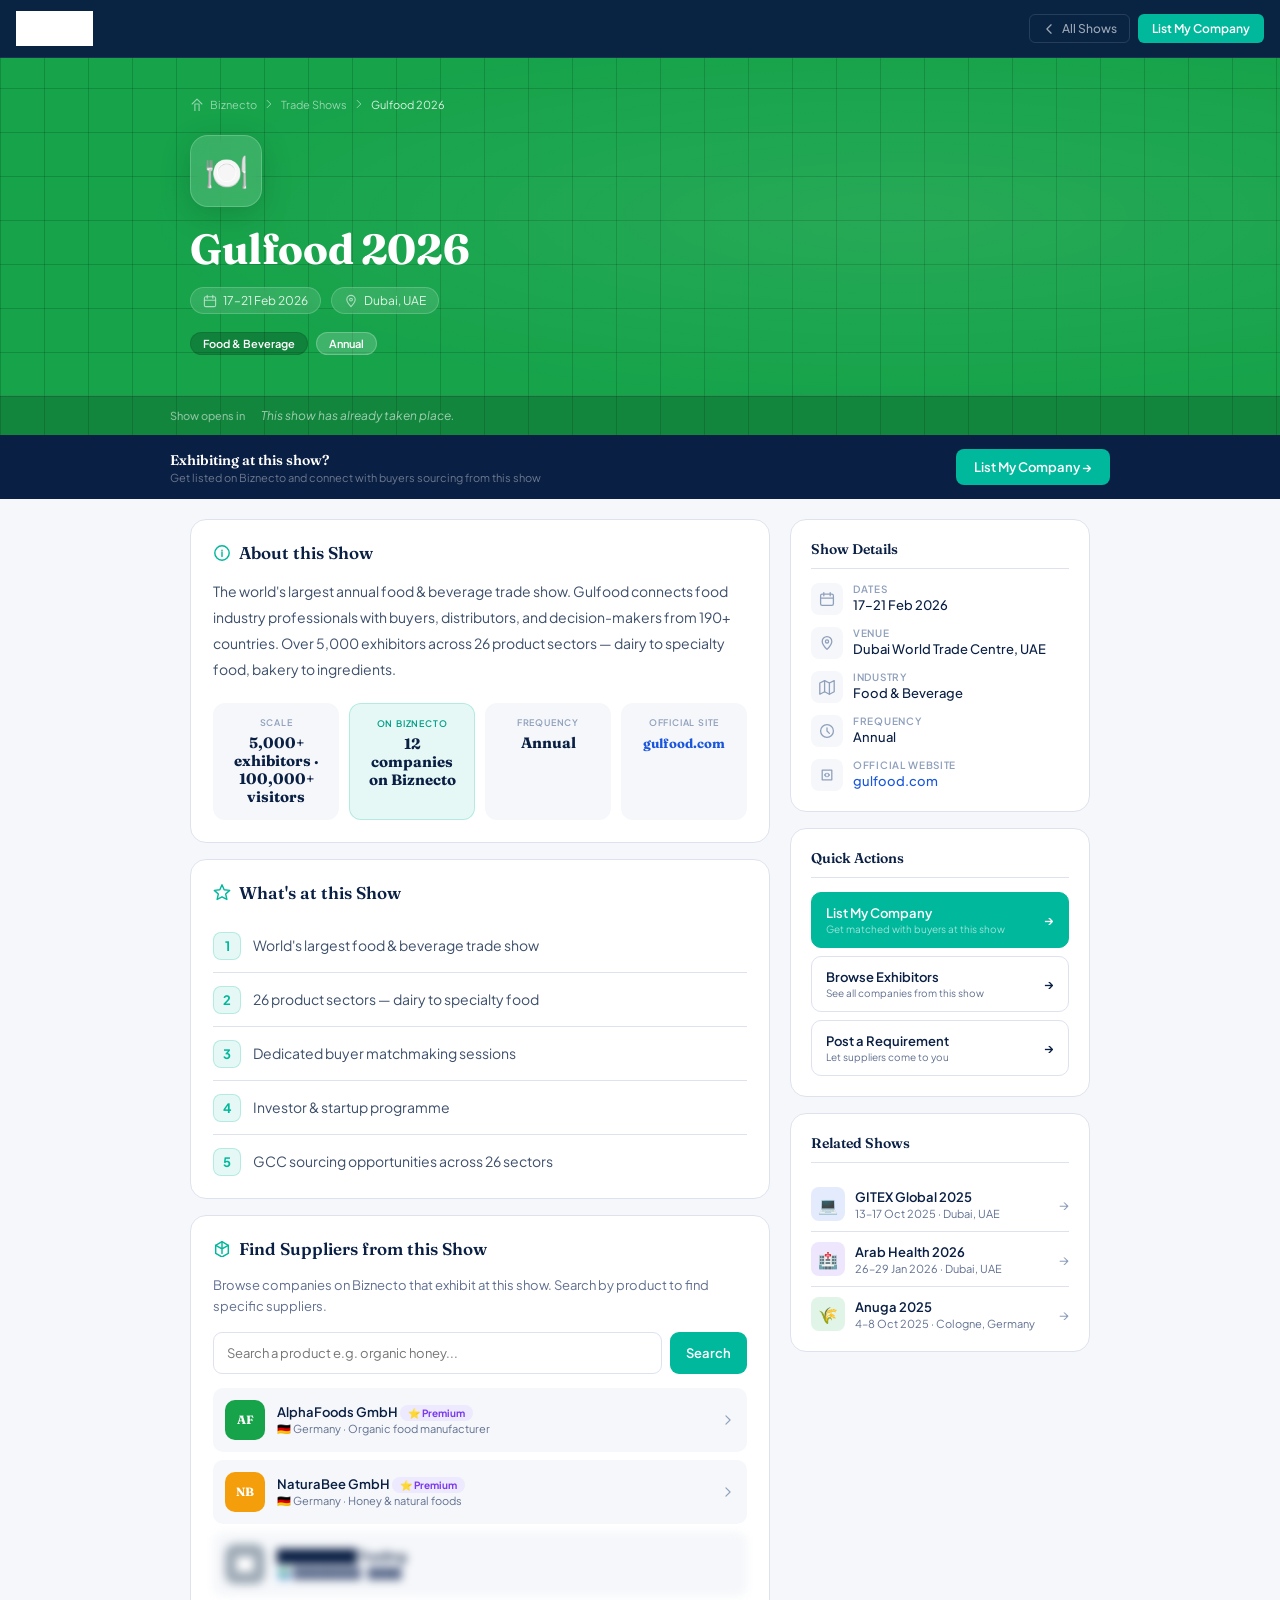
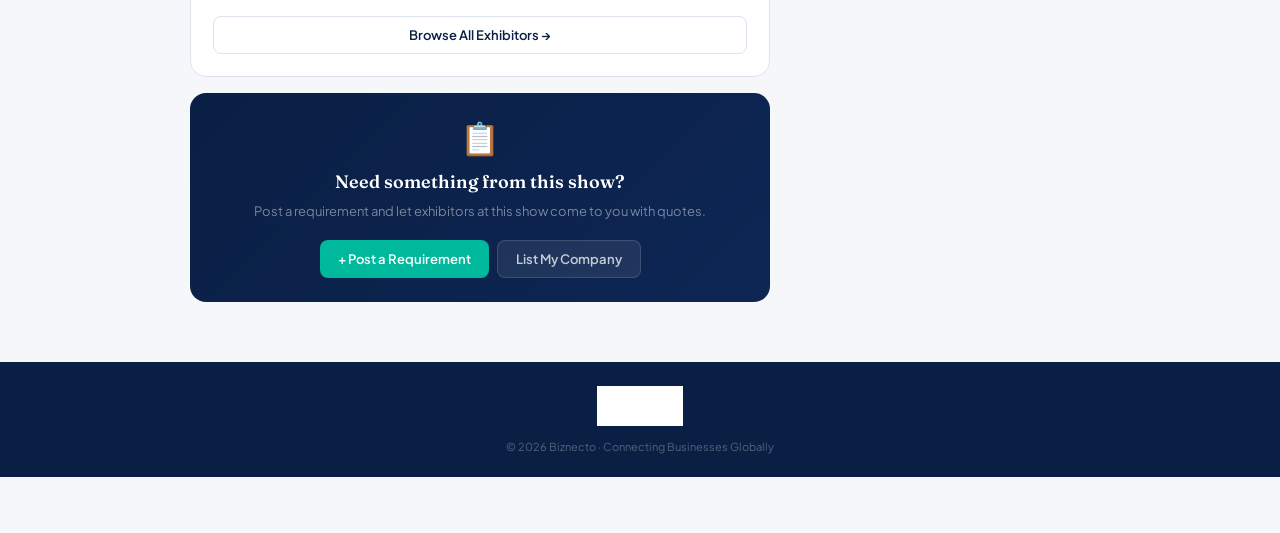
==== commit 8d48515b: "style: replace text logos with image logo" ====
--- a/show.html
+++ b/show.html
@@ -300,15 +300,14 @@
 <!-- Page Transition Overlay -->
 <div id="page-transition">
   <div class="pt-logo">
-    <span class="pt-biz">BIZ</span>
-    <span class="pt-necto">NECTO</span>
+    <img src="Biznecto_Logo.png" alt="Biznecto" style="height:48px;width:auto;object-fit:contain;filter:brightness(0) invert(1);"/>
   </div>
 </div>
 
 <!-- TOP NAV -->
 <nav class="top-nav">
   <a class="tn-logo" href="javascript:void(0)" onclick="navigateTo('index.html')">
-    <span class="biz">BIZ</span><span class="necto">NECTO</span>
+    <img src="Biznecto_Logo.png" alt="Biznecto" style="height:36px;width:auto;object-fit:contain;filter:brightness(0) invert(1);display:block;"/>
   </a>
   <div class="tn-right">
     <button class="tn-back" onclick="navigateTo('index.html#tradeshows')">
@@ -587,8 +586,8 @@
 <!-- FOOTER -->
 <footer class="show-footer">
   <div class="footer-inner">
-    <div class="footer-logo">
-      <span class="biz">BIZ</span><span class="necto">NECTO</span>
+    <div style="margin-bottom:10px;">
+      <img src="Biznecto_Logo.png" alt="Biznecto" style="height:40px;width:auto;object-fit:contain;filter:brightness(0) invert(1);"/>
     </div>
     <div class="footer-copy">© 2026 Biznecto · Connecting Businesses Globally</div>
   </div>
